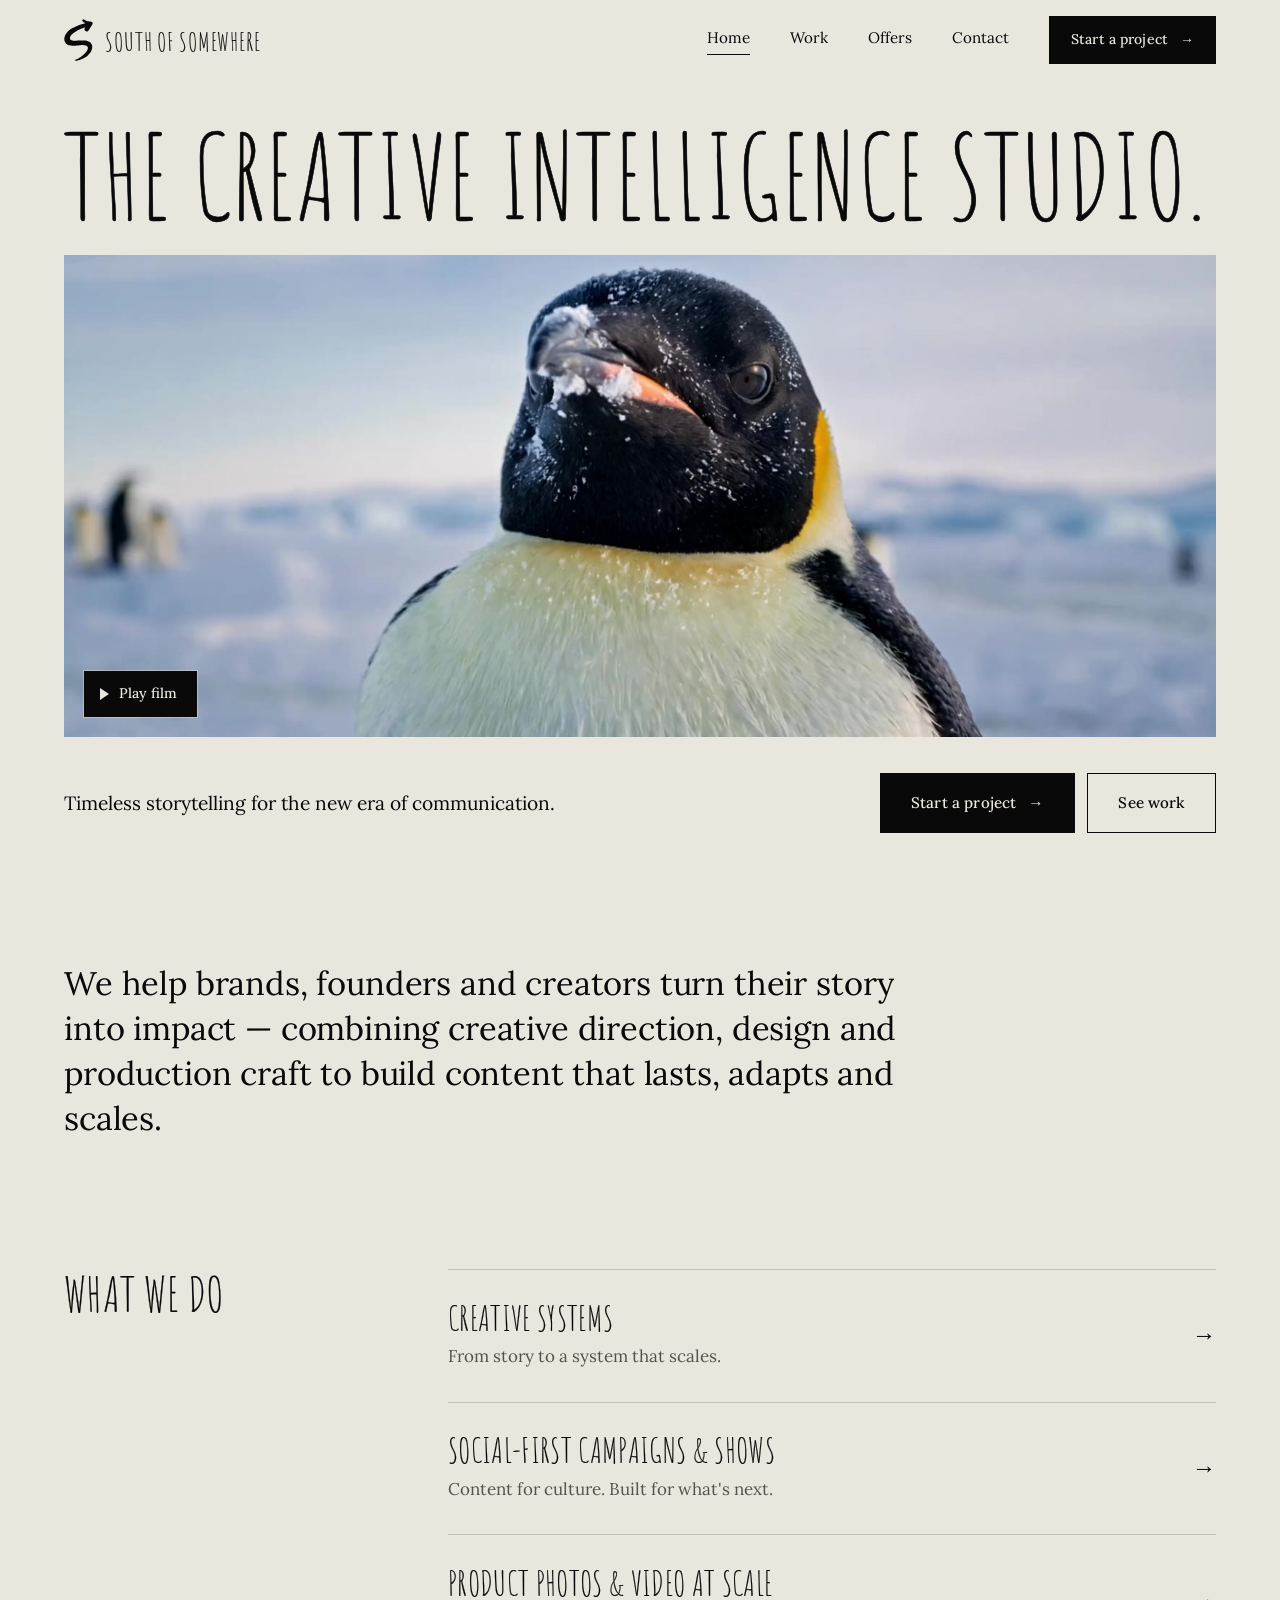
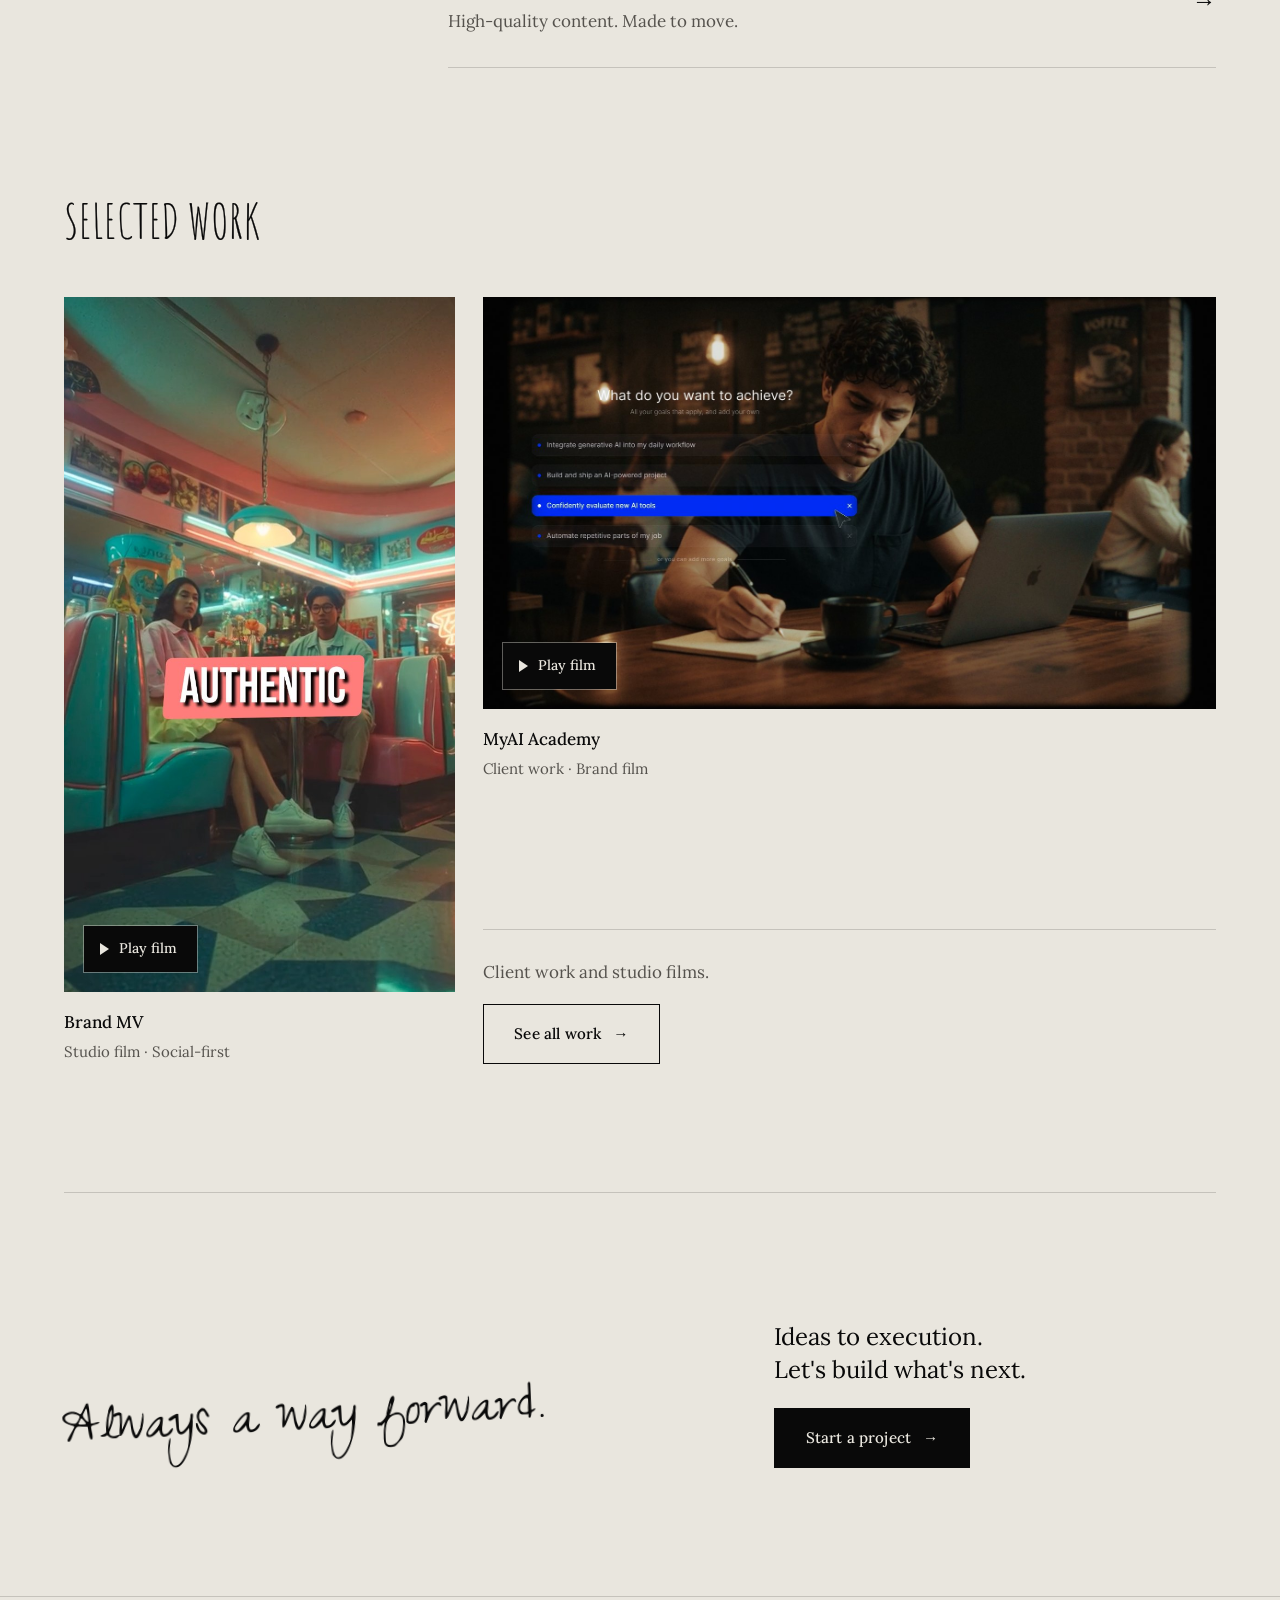
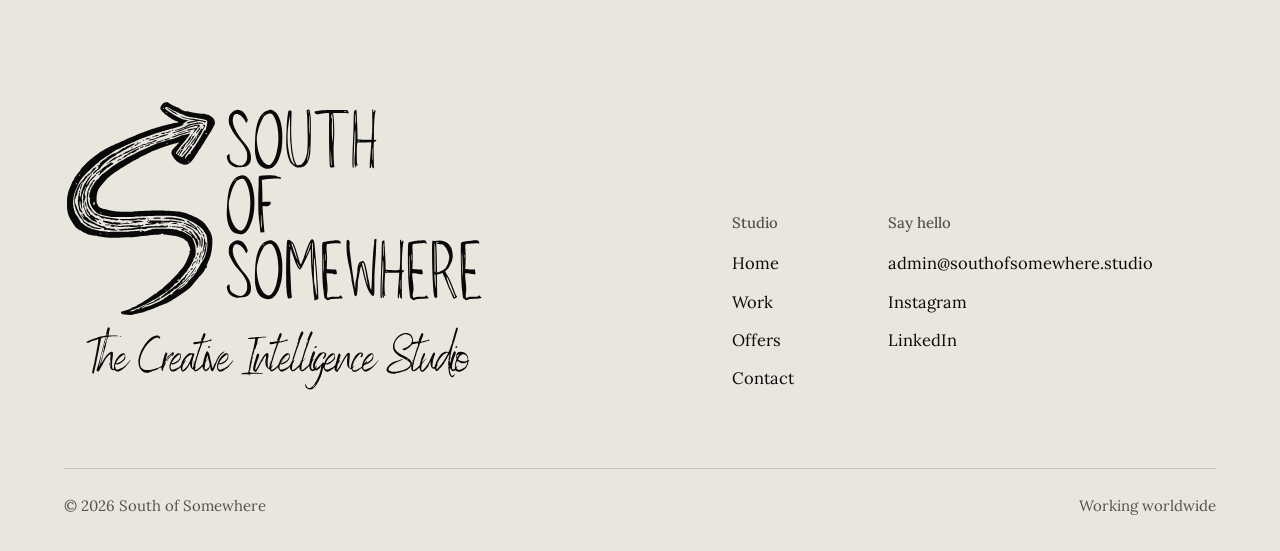
==== index.html @ 9ef0f0f2 "Add files via upload" ====
<!doctype html>
<html lang="en" class="no-js">
<head>
  <meta charset="utf-8">
  <meta name="viewport" content="width=device-width, initial-scale=1">
  <title>South of Somewhere — The Creative Intelligence Studio</title>
  <meta name="description" content="The Creative Intelligence Studio. Timeless storytelling for the new era of communication: creative systems, social-first campaigns and product content at scale.">
  <meta property="og:title" content="South of Somewhere — The Creative Intelligence Studio">
  <meta property="og:description" content="The Creative Intelligence Studio. Timeless storytelling for the new era of communication: creative systems, social-first campaigns and product content at scale.">
  <meta property="og:type" content="website">
  <meta property="og:image" content="https://southofsomewhere.studio/assets/img/og.png">
  <meta name="twitter:card" content="summary_large_image">
  <meta name="theme-color" content="#e9e6de">
  <link rel="icon" href="assets/img/favicon.svg" type="image/svg+xml">
  <link rel="preload" href="assets/fonts/amatic-sc.woff2" as="font" type="font/woff2" crossorigin>
  <link rel="preload" href="assets/fonts/lora-var.woff2" as="font" type="font/woff2" crossorigin>
  <link rel="stylesheet" href="assets/css/styles.css">
</head>
<body>
<a class="skip" href="#main">Skip to content</a>
<header class="site-header">
  <div class="wrap nav">
    <a class="brand" href="index.html" aria-label="South of Somewhere, home">
      <img src="assets/img/logo-mark.svg" alt="" width="30" height="42">
      <span>South of Somewhere</span>
    </a>
    <button class="nav-toggle" aria-label="Menu" aria-expanded="false" aria-controls="site-nav"><span></span></button>
    <nav class="nav-links" id="site-nav" aria-label="Main">
      <a class="ul" href="index.html" aria-current="page">Home</a>
      <a class="ul" href="work.html">Work</a>
      <a class="ul" href="offers.html">Offers</a>
      <a class="ul" href="contact.html">Contact</a>
      <a class="btn btn--sm" href="contact.html">Start a project <span class="arr">&rarr;</span></a>
    </nav>
  </div>
</header>

<main id="main">

  <section class="hero">
    <div class="wrap">
      <!-- One-line banner, then the film right below it. -->
      <div class="banner-wrap">
        <h1 class="display banner"><span>The Creative</span> <span>Intelligence</span> <span>Studio.</span></h1>
      </div>

      <!-- SHOWREEL: the film plays muted and loops; a click opens it full with sound. -->
      <div class="showreel">
        <button class="thumb" style="--ar:1600 / 670" data-video="assets/video/penguin.mp4" data-title="South of Somewhere — Studio film" data-ratio="1600 / 670" data-preview="" aria-label="Play the South of Somewhere film with sound">
          <video autoplay muted loop playsinline preload="metadata" poster="assets/img/hero-poster.jpg">
            <source src="assets/video/penguin.mp4" type="video/mp4">
          </video>
          <span class="play">Play film</span>
        </button>
      </div>

      <div class="hero-foot">
        <p>Timeless storytelling for the new era of communication.</p>
        <div class="hero-actions">
          <a class="btn" href="contact.html">Start a project <span class="arr">&rarr;</span></a>
          <a class="btn btn--ghost" href="work.html">See work</a>
        </div>
      </div>
    </div>
  </section>

  <section class="statement">
    <div class="wrap">
      <p>We help brands, founders and creators turn their story into impact — combining creative direction, design and production craft to build content that lasts, adapts and scales.</p>
    </div>
  </section>

  <section class="what" aria-labelledby="what-we-do">
    <div class="wrap what-grid">
      <h2 class="h2" id="what-we-do">What we do</h2>
      <div class="rows">
        <a class="row" href="offers.html#creative-systems">
          <h3 class="h2">Creative Systems</h3>
          <p>From story to a system that scales.</p>
          <span class="go" aria-hidden="true">&rarr;</span>
        </a>
        <a class="row" href="offers.html#social-first">
          <h3 class="h2">Social-first Campaigns &amp; Shows</h3>
          <p>Content for culture. Built for what's next.</p>
          <span class="go" aria-hidden="true">&rarr;</span>
        </a>
        <a class="row" href="offers.html#product-at-scale">
          <h3 class="h2">Product Photos &amp; Video at Scale</h3>
          <p>High-quality content. Made to move.</p>
          <span class="go" aria-hidden="true">&rarr;</span>
        </a>
      </div>
    </div>
  </section>

  <section class="work" aria-labelledby="selected-work">
    <div class="wrap">
      <div class="section-head">
        <h2 class="h2" id="selected-work">Selected work</h2>
      </div>
      <!-- One tall film beside a wide one; each keeps its own shape, nothing is cropped. -->
      <div class="work-layout">
        <div class="work-col">
          <div class="film film--tall"><button class="thumb" style="--ar:9 / 16" data-video="assets/video/brand-mv.mp4" data-title="Brand MV" data-ratio="9 / 16" data-preview="assets/video/brand-mv-loop.mp4" aria-label="Play Brand MV"><img src="assets/img/work-brand-mv.jpg" alt="Still from the vertical Brand MV" loading="lazy"><span class="play">Play film</span></button><div class="caption"><strong>Brand MV</strong><span>Studio film · Social-first</span></div></div>
        </div>
        <div class="work-col">
          <div class="film film--myai"><button class="thumb" style="--ar:16 / 9" data-video="assets/video/myai.mp4" data-title="MyAI Academy — Brand film" data-ratio="16 / 9" data-preview="assets/video/myai-loop.mp4" aria-label="Play MyAI Academy — Brand film"><img src="assets/img/work-myai.jpg" alt="A man at a café table choosing what he wants to achieve with AI" loading="lazy"><span class="play">Play film</span></button><div class="caption"><strong>MyAI Academy</strong><span>Client work · Brand film</span></div></div>
          <div class="more">
            <p>Client work and studio films.</p>
            <a class="btn btn--ghost" href="work.html">See all work <span class="arr">&rarr;</span></a>
          </div>
        </div>
      </div>
    </div>
  </section>

  <section class="closing" aria-label="Start a project">
    <div class="wrap closing-grid">
      <p class="script">Always a way forward.</p>
      <div class="closing-cta">
        <p>Ideas to execution.<br>Let's build what's next.</p>
        <a class="btn" href="contact.html">Start a project <span class="arr">&rarr;</span></a>
      </div>
    </div>
  </section>

</main>
<dialog class="modal" id="video-modal" aria-label="Video player">
  <button class="modal-close" aria-label="Close video">&times;</button>
  <div class="modal-stage"></div>
  <div class="modal-bar">
    <span><span class="modal-title"></span><span class="count"></span></span>
    <div class="modal-nav">
      <button class="prev" aria-label="Previous film">&larr;</button>
      <button class="next" aria-label="Next film">&rarr;</button>
    </div>
  </div>
</dialog>
<footer class="site-footer">
  <div class="wrap">
    <div class="footer-top">
      <img class="footer-logo" src="assets/img/logo-lockup.svg" alt="South of Somewhere — The Creative Intelligence Studio" width="420" height="292">
      <div class="footer-cols">
        <div>
          <h2>Studio</h2>
          <ul>
            <li><a class="ul" href="index.html">Home</a></li>
            <li><a class="ul" href="work.html">Work</a></li>
            <li><a class="ul" href="offers.html">Offers</a></li>
            <li><a class="ul" href="contact.html">Contact</a></li>
          </ul>
        </div>
        <div>
          <h2>Say hello</h2>
          <ul>
            <li><a class="ul" href="mailto:admin@southofsomewhere.studio">admin@southofsomewhere.studio</a></li>
            <li><a class="ul" href="https://www.instagram.com/southofsomewhere.studio/" target="_blank" rel="noopener">Instagram</a></li>
            <li><a class="ul" href="https://www.linkedin.com/company/south-of-somewhere-studio/" target="_blank" rel="noopener">LinkedIn</a></li>
          </ul>
        </div>
      </div>
    </div>
    <div class="footer-base">
      <span>&copy; <span data-year>2026</span> South of Somewhere</span>
      <span>Working worldwide</span>
    </div>
  </div>
</footer>
<script src="assets/js/main.js" defer></script>
</body>
</html>
---- assets/css/styles.css ----
/* ==========================================================================
   South of Somewhere — final pass
   One canvas (the logo's own #e9e6de), one ink, media shown at its true shape.
   ========================================================================== */

/* ---------- Fonts (self-hosted, open licence) ---------- */
@font-face { font-family: "Amatic SC"; src: url("../fonts/amatic-sc.woff2") format("woff2"); font-weight: 400; font-display: swap; }
@font-face { font-family: "Zeyada"; src: url("../fonts/zeyada.woff2") format("woff2"); font-weight: 400; font-display: swap; }
@font-face { font-family: "Lora"; src: url("../fonts/lora-var.woff2") format("woff2"); font-weight: 400 700; font-display: swap; }

/* BRAND FONTS — when you have web licences for Louisville II / Benedict:
   drop the .woff2 files into assets/fonts/ and uncomment these two blocks.
   The stacks in :root already list them first, so nothing else changes.

@font-face { font-family: "Louisville II"; src: url("../fonts/LouisvilleII.woff2") format("woff2"); font-display: swap; }
@font-face { font-family: "Benedict"; src: url("../fonts/Benedict.woff2") format("woff2"); font-display: swap; }
*/

:root {
  --bg: #e9e6de;            /* exactly the logo canvas */
  --ink: #090909;           /* logo + headlines */
  --text: #282727;          /* reading text */
  --muted: #55524d;         /* secondary text: solid, 6:1 on the canvas */
  --line: rgba(9, 9, 9, .16);
  --line-strong: rgba(9, 9, 9, .55);

  --display: "Louisville II", "Amatic SC", cursive;
  --script: "Benedict", "Zeyada", cursive;
  --sans: "Lora", Georgia, "Times New Roman", serif;

  --gutter: clamp(24px, 5vw, 72px);
  --wrap: 1320px;
  --header: 80px;
  --section: clamp(88px, 10vw, 152px);
  --ease: cubic-bezier(.2, .7, .2, 1);
}

/* ---------- Base ---------- */
*, *::before, *::after { box-sizing: border-box; }
html { -webkit-text-size-adjust: 100%; scroll-padding-top: calc(var(--header) + 72px); }
body {
  margin: 0; background: var(--bg); color: var(--text);
  font: 400 16.5px/1.7 var(--sans);
  -webkit-font-smoothing: antialiased; text-rendering: optimizeLegibility;
}
img, svg, video { display: block; max-width: 100%; }
h1, h2, h3, p, ul, figure { margin: 0; }
ul { padding: 0; list-style: none; }
a { color: inherit; text-decoration: none; }
button { font: inherit; color: inherit; background: none; border: 0; padding: 0; cursor: pointer; text-align: left; }
[hidden] { display: none !important; }
::selection { background: var(--ink); color: var(--bg); }
:focus-visible { outline: 2px solid var(--ink); outline-offset: 4px; }

.wrap { width: min(var(--wrap), 100% - (var(--gutter) * 2)); margin-inline: auto; }
.skip { position: absolute; left: -999px; top: 8px; z-index: 1000; background: var(--ink); color: var(--bg); padding: 10px 16px; }
.skip:focus { left: 8px; }

/* ---------- Type ---------- */
.display, .h1, .h2, .h3 {
  font-family: var(--display); font-weight: 400; text-transform: uppercase;
  color: var(--ink); letter-spacing: .01em; -webkit-text-stroke: .005em currentColor;
}
.h1 { font-size: clamp(2.8rem, 5.9vw, 5.6rem); line-height: 1.04; }
.h2 { font-size: clamp(2.2rem, 3.75vw, 3.6rem); line-height: 1.04; }
.h3 { font-size: clamp(1.56rem, 2.03vw, 1.95rem); line-height: 1.05; }
.script { font-family: var(--script); font-weight: 400; color: var(--ink); line-height: 1.1; font-size: clamp(2.6rem, 4.6vw, 4.4rem); }
.script--sm { font-size: clamp(1.7rem, 2.1vw, 2rem); }
.lead { font-size: clamp(1.25rem, 1.7vw, 1.45rem); line-height: 1.55; color: var(--ink); max-width: 34em; }
.meta { font-size: .9375rem; line-height: 1.55; color: var(--muted); }

/* ---------- Buttons & links ---------- */
.btn {
  display: inline-flex; align-items: center; gap: 12px;
  padding: 1rem 1.9rem; background: var(--ink); color: var(--bg);
  border: 1px solid var(--ink); font-size: .95rem; font-weight: 500; letter-spacing: .01em;
  transition: background .25s, color .25s;
}
.btn .arr { transition: transform .3s var(--ease); }
.btn:hover .arr { transform: translateX(5px); }
.btn:hover { background: #2b2a28; }
.btn--ghost { background: transparent; color: var(--ink); }
.btn--ghost:hover { background: var(--ink); color: var(--bg); }
.btn--sm { padding: .7rem 1.3rem; font-size: .875rem; }

.ul {
  background-image: linear-gradient(currentColor, currentColor);
  background-repeat: no-repeat; background-position: 0 100%; background-size: 0% 1px;
  padding-bottom: 4px; transition: background-size .4s var(--ease);
}
.ul:hover, .ul[aria-current="page"] { background-size: 100% 1px; }
.link { display: inline-flex; gap: 10px; align-items: baseline; font-weight: 500; font-size: 1rem; color: var(--ink); }

/* ---------- Header ---------- */
.site-header { position: fixed; inset: 0 0 auto 0; z-index: 800; height: var(--header); background: var(--bg); box-shadow: 0 1px 0 transparent; transition: box-shadow .3s; }
.site-header.is-scrolled { box-shadow: 0 1px 0 var(--line); }
.nav { height: 100%; display: flex; align-items: center; justify-content: space-between; gap: 32px; }
.brand { display: inline-flex; align-items: center; gap: 12px; color: var(--ink); }
.brand img { height: 42px; width: auto; }
.brand span { font-family: var(--display); font-size: 1.6rem; line-height: 1; letter-spacing: .03em; text-transform: uppercase; -webkit-text-stroke: .005em currentColor; padding-top: 4px; }
.nav-links { display: flex; align-items: center; gap: 40px; }
.nav-links a:not(.btn) { font-size: .95rem; color: var(--ink); }
.nav-toggle { display: none; width: 44px; height: 44px; align-items: center; justify-content: center; }
.nav-toggle span, .nav-toggle span::before, .nav-toggle span::after { display: block; width: 22px; height: 1.5px; background: var(--ink); content: ""; position: relative; transition: transform .25s, background .25s; }
.nav-toggle span::before { position: absolute; top: -7px; }
.nav-toggle span::after { position: absolute; top: 7px; }
.nav-toggle[aria-expanded="true"] span { background: transparent; }
.nav-toggle[aria-expanded="true"] span::before { transform: translateY(7px) rotate(45deg); }
.nav-toggle[aria-expanded="true"] span::after { transform: translateY(-7px) rotate(-45deg); }
main { padding-top: var(--header); }

/* ---------- Film thumbnails (used everywhere) ----------
   Every thumb takes its true shape from --ar, so nothing is ever cropped. */
.thumb { position: relative; display: block; width: 100%; aspect-ratio: var(--ar, 16 / 9); overflow: hidden; background: var(--bg); cursor: pointer; }
.thumb > img, .thumb > video { position: absolute; inset: 0; width: 100%; height: 100%; object-fit: cover; }
.thumb > img { transition: transform 1s var(--ease); }
.thumb:hover > img { transform: scale(1.025); }
.thumb > video.preview { opacity: 0; transition: opacity .35s; }
.thumb.is-previewing > video.preview { opacity: 1; }
.play {
  position: absolute; left: 20px; bottom: 20px; z-index: 2;
  display: inline-flex; align-items: center; gap: 10px; padding: 11px 20px 11px 16px;
  background: var(--ink); color: var(--bg); font-size: .875rem; font-weight: 500;
  box-shadow: 0 0 0 1px rgba(233, 230, 222, .4);   /* reads on dark and light footage alike */
  transition: transform .3s var(--ease);
}
.play::before { content: ""; border-left: 9px solid var(--bg); border-top: 6px solid transparent; border-bottom: 6px solid transparent; }
.thumb:hover .play { transform: translateY(-2px); }
.caption { padding-top: 16px; display: grid; gap: 2px; }
.caption strong { font-weight: 500; color: var(--ink); font-size: 1.0625rem; }
.caption span { font-size: .9375rem; color: var(--muted); }

/* Balanced work layout: one tall film beside a stack of wide ones (used on Home and Work) */
.work-layout { display: grid; grid-template-columns: minmax(0, .8fr) minmax(0, 1.5fr); gap: clamp(20px, 2.2vw, 28px); align-items: stretch; }
.work-col { display: flex; flex-direction: column; gap: clamp(40px, 4.5vw, 64px); min-width: 0; }
.work-col > .tile, .work-col > .more { margin-top: auto; }

/* ---------- Home ---------- */
.hero { padding: clamp(24px, 3vw, 40px) 0 0; }
/* The headline is a single-line banner that always spans the full width; the film sits right below it. */
.banner-wrap { container-type: inline-size; }
.banner { display: block; font-size: 9vw; font-size: 10.05cqw; line-height: 1; white-space: nowrap; }
.showreel { margin-top: clamp(12px, 1.6vw, 22px); --ar: 1600 / 670; }
.showreel .thumb > img { transition: none; }
.showreel .thumb:hover > img { transform: none; }
.hero-foot { display: flex; justify-content: space-between; align-items: center; gap: 32px; flex-wrap: wrap; padding-top: clamp(24px, 3vw, 36px); }
.hero-foot p { font-size: 1.2rem; line-height: 1.5; color: var(--ink); max-width: 30em; }
.hero-actions { display: flex; flex-wrap: wrap; gap: 12px; }

.statement { padding: var(--section) 0; }
.statement p { font-size: clamp(1.5rem, 2.55vw, 2.3rem); line-height: 1.38; letter-spacing: -.005em; color: var(--ink); max-width: 27em; }

.section-head .link { white-space: nowrap; }
.section-head { display: flex; justify-content: space-between; align-items: end; gap: 24px; margin-bottom: clamp(28px, 4vw, 52px); }

.what { padding-bottom: var(--section); }
.what-grid { display: grid; grid-template-columns: .8fr 2fr; gap: clamp(32px, 6vw, 96px); align-items: start; }
.rows { border-top: 1px solid var(--line); }
.row { display: grid; grid-template-columns: 1fr auto; align-items: center; gap: 6px 24px; padding: clamp(22px, 2.4vw, 32px) 0; border-bottom: 1px solid var(--line); }
.row .h2 { font-size: clamp(1.72rem, 2.65vw, 2.57rem); transition: transform .5s var(--ease); }
.row p { grid-column: 1; color: var(--muted); font-size: 1.0625rem; }
.row .go { grid-row: 1 / span 2; grid-column: 2; font-size: 1.5rem; color: var(--ink); transition: transform .4s var(--ease); }
.row:hover .h2 { transform: translateX(12px); }
.row:hover .go { transform: translateX(6px); }

.work { padding-bottom: var(--section); }

.closing { padding: 0 0 var(--section); }
.closing-grid { display: grid; grid-template-columns: 1.2fr .8fr; align-items: end; gap: 48px; padding-top: var(--section); border-top: 1px solid var(--line); }
.closing .script { transform: rotate(-3deg); transform-origin: left bottom; }
.closing-cta { display: grid; gap: 22px; justify-items: start; }
.closing-cta p { font-size: 1.5rem; line-height: 1.35; color: var(--ink); }

/* ---------- Inner pages ---------- */
.page-head { padding: clamp(40px, 6vw, 88px) 0 clamp(36px, 4.5vw, 64px); }
.page-head .script { margin-bottom: 26px; }
.page-head .h1 { max-width: none; }
.page-head .lead { margin-top: clamp(24px, 3vw, 40px); }

/* Work */
.work-page { padding-bottom: var(--section); }
.tile { display: grid; gap: 22px; justify-items: start; padding-top: 28px; border-top: 1px solid var(--line); }
.more { display: grid; gap: 18px; justify-items: start; padding-top: 28px; border-top: 1px solid var(--line); }
.more p { color: var(--muted); font-size: 1.0625rem; }
.tile p:not(.script) { font-size: 1.5rem; line-height: 1.35; color: var(--ink); }
.work-page .caption { grid-template-columns: 1fr auto; gap: 4px 24px; align-items: baseline; }
.work-page .caption span, .work-page .caption p { grid-column: 1 / -1; }
.work-page .caption p { color: var(--muted); font-size: 1.0625rem; max-width: 40em; margin-top: 4px; }
.work-page .caption .h3 { grid-column: 1; }
.work-page .caption .link { grid-column: 2; grid-row: 1; }

/* Offers */
.subnav { position: sticky; top: var(--header); z-index: 600; background: var(--bg); border-top: 1px solid var(--line); border-bottom: 1px solid var(--line); }
.subnav .wrap { display: flex; gap: clamp(20px, 4vw, 56px); overflow-x: auto; scrollbar-width: none; }
.subnav a { padding: 16px 0 13px; font-size: .95rem; color: var(--muted); white-space: nowrap; border-bottom: 2px solid transparent; transition: color .2s; }
.subnav a:hover { color: var(--ink); }
.subnav a.is-active { color: var(--ink); border-bottom-color: var(--ink); }
.offer { display: grid; grid-template-columns: 1fr 1fr; gap: clamp(32px, 7vw, 112px); align-items: center; padding: clamp(64px, 8vw, 112px) 0; border-bottom: 1px solid var(--line); scroll-margin-top: calc(var(--header) + 56px); }
.offer:last-of-type { border-bottom: 0; }
.offer .h2 { margin-bottom: 22px; }
.ticks { margin: 28px 0 36px; display: grid; gap: 12px; }
.ticks li { position: relative; padding-left: 26px; color: var(--ink); }
.ticks li::before { content: ""; position: absolute; left: 2px; top: .72em; width: 7px; height: 7px; background: var(--ink); transform: rotate(45deg); }
.offer-actions { display: flex; flex-wrap: wrap; gap: 12px 28px; align-items: center; }
.offer-art { display: block; }
.offer:nth-of-type(even) .offer-copy { order: 2; }
.offer-art--tall { width: min(100%, 340px); justify-self: end; }
.offer:nth-of-type(even) .offer-art--tall { justify-self: start; }

/* Contact */
.contact { display: grid; grid-template-columns: .82fr 1.18fr; gap: clamp(40px, 8vw, 140px); padding: clamp(40px, 6vw, 88px) 0 var(--section); align-items: start; }
.contact-side { position: sticky; top: calc(var(--header) + 40px); }
.contact-side .script--sm { margin-bottom: 26px; }
.contact-side .h1 { font-size: clamp(2.8rem, 5.15vw, 4.84rem); }
.contact-side .lead { margin-top: 28px; }
.direct { margin-top: 44px; display: grid; gap: 10px; padding-top: 24px; border-top: 1px solid var(--line); }
.direct a { color: var(--ink); font-weight: 500; justify-self: start; }
.contact-side .script { margin-top: 48px; transform: rotate(-3deg); transform-origin: left; }

.fieldset { border: 0; padding: 0; margin: 0 0 40px; min-width: 0; }
.legend { display: block; padding: 0; margin-bottom: 14px; font-weight: 500; color: var(--ink); font-size: 1rem; }
.opt { font-weight: 400; color: var(--muted); }
.form-grid { display: grid; grid-template-columns: 1fr 1fr; gap: 32px 28px; margin-bottom: 40px; }
.field { display: grid; gap: 4px; }
.field.full { grid-column: 1 / -1; }
.field label { font-weight: 500; color: var(--ink); font-size: 1rem; }
.field input, .field textarea {
  width: 100%; padding: 12px 0; font: inherit; color: var(--ink);
  background: transparent; border: 0; border-bottom: 1px solid var(--line-strong); border-radius: 0;
  transition: box-shadow .25s;
}
.field textarea { min-height: 150px; resize: vertical; line-height: 1.6; padding-top: 10px; }
.field input::placeholder, .field textarea::placeholder { color: #77746d; }
.field input:focus, .field textarea:focus { outline: none; box-shadow: 0 1px 0 var(--ink); border-bottom-color: var(--ink); }
.field input:user-invalid, .field textarea:user-invalid { border-bottom-color: #8c2f1f; }
.hint { font-size: .9375rem; color: var(--muted); min-height: 1.6em; }

.choices { display: grid; gap: 10px; }
.choice { position: relative; display: grid; grid-template-columns: 1fr auto; align-items: center; gap: 4px 16px; padding: 18px 22px; border: 1px solid var(--line); cursor: pointer; transition: border-color .2s; }
.choice input { position: absolute; opacity: 0; inset: 0; cursor: pointer; }
.choice b { font-weight: 500; color: var(--ink); font-size: 1.0625rem; }
.choice small { grid-column: 1; font-size: .9375rem; color: var(--muted); }
.choice .tick { grid-row: 1 / span 2; grid-column: 2; width: 22px; height: 22px; border: 1px solid var(--line-strong); border-radius: 50%; display: grid; place-items: center; transition: background .2s, border-color .2s; }
.choice .tick::after { content: ""; width: 8px; height: 8px; background: var(--bg); border-radius: 50%; transform: scale(0); transition: transform .25s var(--ease); }
.choice:hover { border-color: var(--line-strong); }
.choice:has(input:checked) { border-color: var(--ink); box-shadow: inset 0 0 0 1px var(--ink); }
.choice:has(input:checked) .tick { background: var(--ink); border-color: var(--ink); }
.choice:has(input:checked) .tick::after { transform: scale(1); }
.choice:has(input:focus-visible) { outline: 2px solid var(--ink); outline-offset: 3px; }

.chips { display: flex; flex-wrap: wrap; gap: 10px; }
.chip { position: relative; }
.chip input { position: absolute; opacity: 0; inset: 0; cursor: pointer; }
.chip span { display: inline-block; padding: 9px 18px; border: 1px solid var(--line); font-size: .9375rem; color: var(--ink); transition: background .2s, color .2s, border-color .2s; }
.chip:hover span { border-color: var(--line-strong); }
.chip input:checked + span { background: var(--ink); color: var(--bg); border-color: var(--ink); }
.chip input:focus-visible + span { outline: 2px solid var(--ink); outline-offset: 3px; }

.trap { position: absolute; left: -9999px; height: 0; overflow: hidden; }
.form-actions { display: flex; align-items: center; gap: 24px; flex-wrap: wrap; }
.btn[disabled] { opacity: .55; cursor: progress; }
.form-status { font-size: 1rem; color: var(--ink); min-height: 1.6em; margin-top: 18px; }
.form-status.is-error { color: #8c2f1f; }

/* ---------- Lightbox ---------- */
.modal { --mw: min(1100px, 92vw); width: var(--mw); max-width: 100vw; padding: 0; border: 0; background: transparent; color: var(--bg); overflow: visible; }
.modal::backdrop { background: rgba(9, 9, 9, .9); }
.modal-stage { aspect-ratio: var(--ar, 16 / 9); background: #000; display: grid; place-items: center; }
.modal-stage iframe, .modal-stage video { width: 100%; height: 100%; border: 0; background: #000; }
.modal-msg { text-align: center; padding: 24px; max-width: 30rem; color: #cfcbc1; }
.modal-bar { display: flex; align-items: center; justify-content: space-between; gap: 16px; padding-top: 16px; font-size: .95rem; color: var(--bg); }
.modal-bar .count { color: #aaa69d; margin-left: 8px; }
.modal-nav { display: flex; gap: 8px; }
.modal-nav button, .modal-close { width: 44px; height: 44px; border: 1px solid rgba(233, 230, 222, .5); border-radius: 50%; color: var(--bg); font-size: 1.1rem; line-height: 1; display: grid; place-items: center; text-align: center; transition: background .2s, color .2s; }
.modal-nav button:hover, .modal-close:hover { background: var(--bg); color: var(--ink); }
.modal-close { position: absolute; top: -56px; right: 0; }

/* ---------- Footer ---------- */
.site-footer { border-top: 1px solid var(--line); padding: clamp(64px, 8vw, 112px) 0 32px; background: var(--bg); }
.footer-top { display: grid; grid-template-columns: 1.1fr .9fr; gap: clamp(40px, 6vw, 96px); align-items: end; }
.footer-logo { width: min(100%, 420px); height: auto; }
.footer-cols { display: grid; grid-template-columns: .55fr 1.45fr; gap: 32px; }
.footer-cols h2 { font-size: .9375rem; font-weight: 500; color: var(--muted); margin-bottom: 14px; }
.footer-cols ul { display: grid; gap: 10px; }
.footer-cols a { color: var(--ink); white-space: nowrap; }
.footer-base { display: flex; justify-content: space-between; gap: 16px; flex-wrap: wrap; margin-top: clamp(48px, 6vw, 88px); padding-top: 24px; border-top: 1px solid var(--line); font-size: .9375rem; color: var(--muted); }

/* ---------- Motion: one calm entrance, then stillness ---------- */
@media (prefers-reduced-motion: no-preference) {
  .banner { animation: rise .9s var(--ease) both; }
  .showreel { animation: rise 1s var(--ease) .2s both; }
  .hero-foot { animation: rise .9s var(--ease) .35s both; }
}
@keyframes rise { from { opacity: 0; transform: translateY(18px); } to { opacity: 1; transform: none; } }

/* ---------- Responsive ---------- */
@media (max-width: 560px) {
  .banner { white-space: normal; font-size: 22vw; font-size: 26cqw; }
  .banner span { display: block; }
}

@media (max-width: 900px) {
  :root { --header: 72px; }
  .nav-toggle { display: inline-flex; }
  .nav-links { position: fixed; top: var(--header); left: 0; right: 0; flex-direction: column; align-items: flex-start; gap: 4px; padding: 16px var(--gutter) 28px; background: var(--bg); box-shadow: 0 1px 0 var(--line); display: none; }
  .nav-links.is-open { display: flex; }
  .nav-links a:not(.btn) { padding: 12px 0; font-size: 1.25rem; }
  .nav-links .btn { margin-top: 12px; }
  .brand span { font-size: 1.4rem; }

  .what-grid { grid-template-columns: 1fr; }
  .work-layout { display: flex; flex-direction: column; gap: 44px; }
  .work-col { display: contents; }
  .work-layout .film--myai { order: 1; }
  .work-layout .film--velocity { order: 2; }
  .work-layout .film--tall { order: 3; max-width: 300px; }
  .work-layout .tile, .work-layout .more { order: 4; margin-top: 0; }
  .closing-grid { grid-template-columns: 1fr; }
  .work-page .caption { grid-template-columns: 1fr; }
  .work-page .caption .link { grid-column: 1; grid-row: auto; }
  .offer { grid-template-columns: 1fr; }
  .offer:nth-of-type(even) .offer-copy { order: 0; }
  .offer-art--tall, .offer:nth-of-type(even) .offer-art--tall { justify-self: start; }
  .contact { grid-template-columns: 1fr; }
  .contact-side { position: static; }
  .form-grid { grid-template-columns: 1fr; }
  .footer-top { grid-template-columns: 1fr; }
  .footer-logo { width: min(100%, 300px); }
  .footer-cols { grid-template-columns: 1fr; }
  .footer-cols a { white-space: normal; overflow-wrap: anywhere; }
  .modal-close { top: -52px; }
}

@media (prefers-reduced-motion: reduce) {
  html { scroll-behavior: auto; }
}
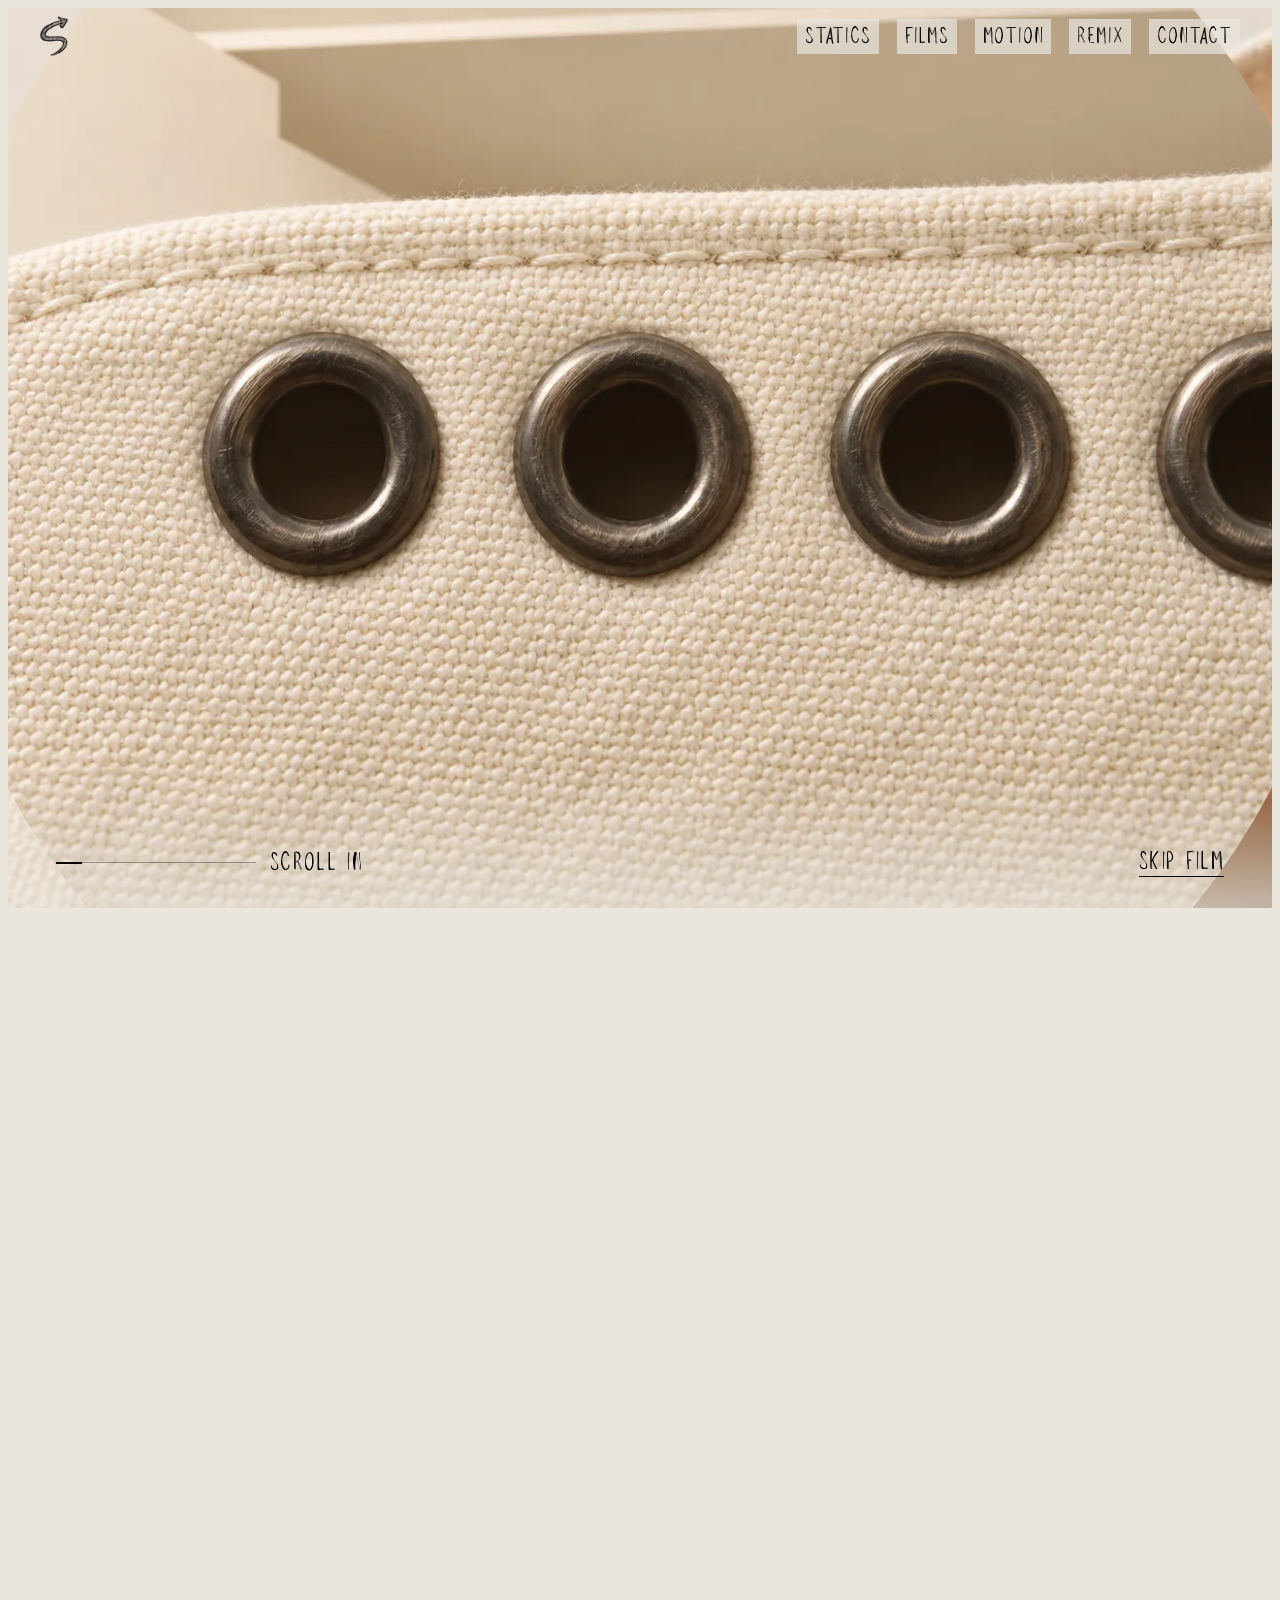
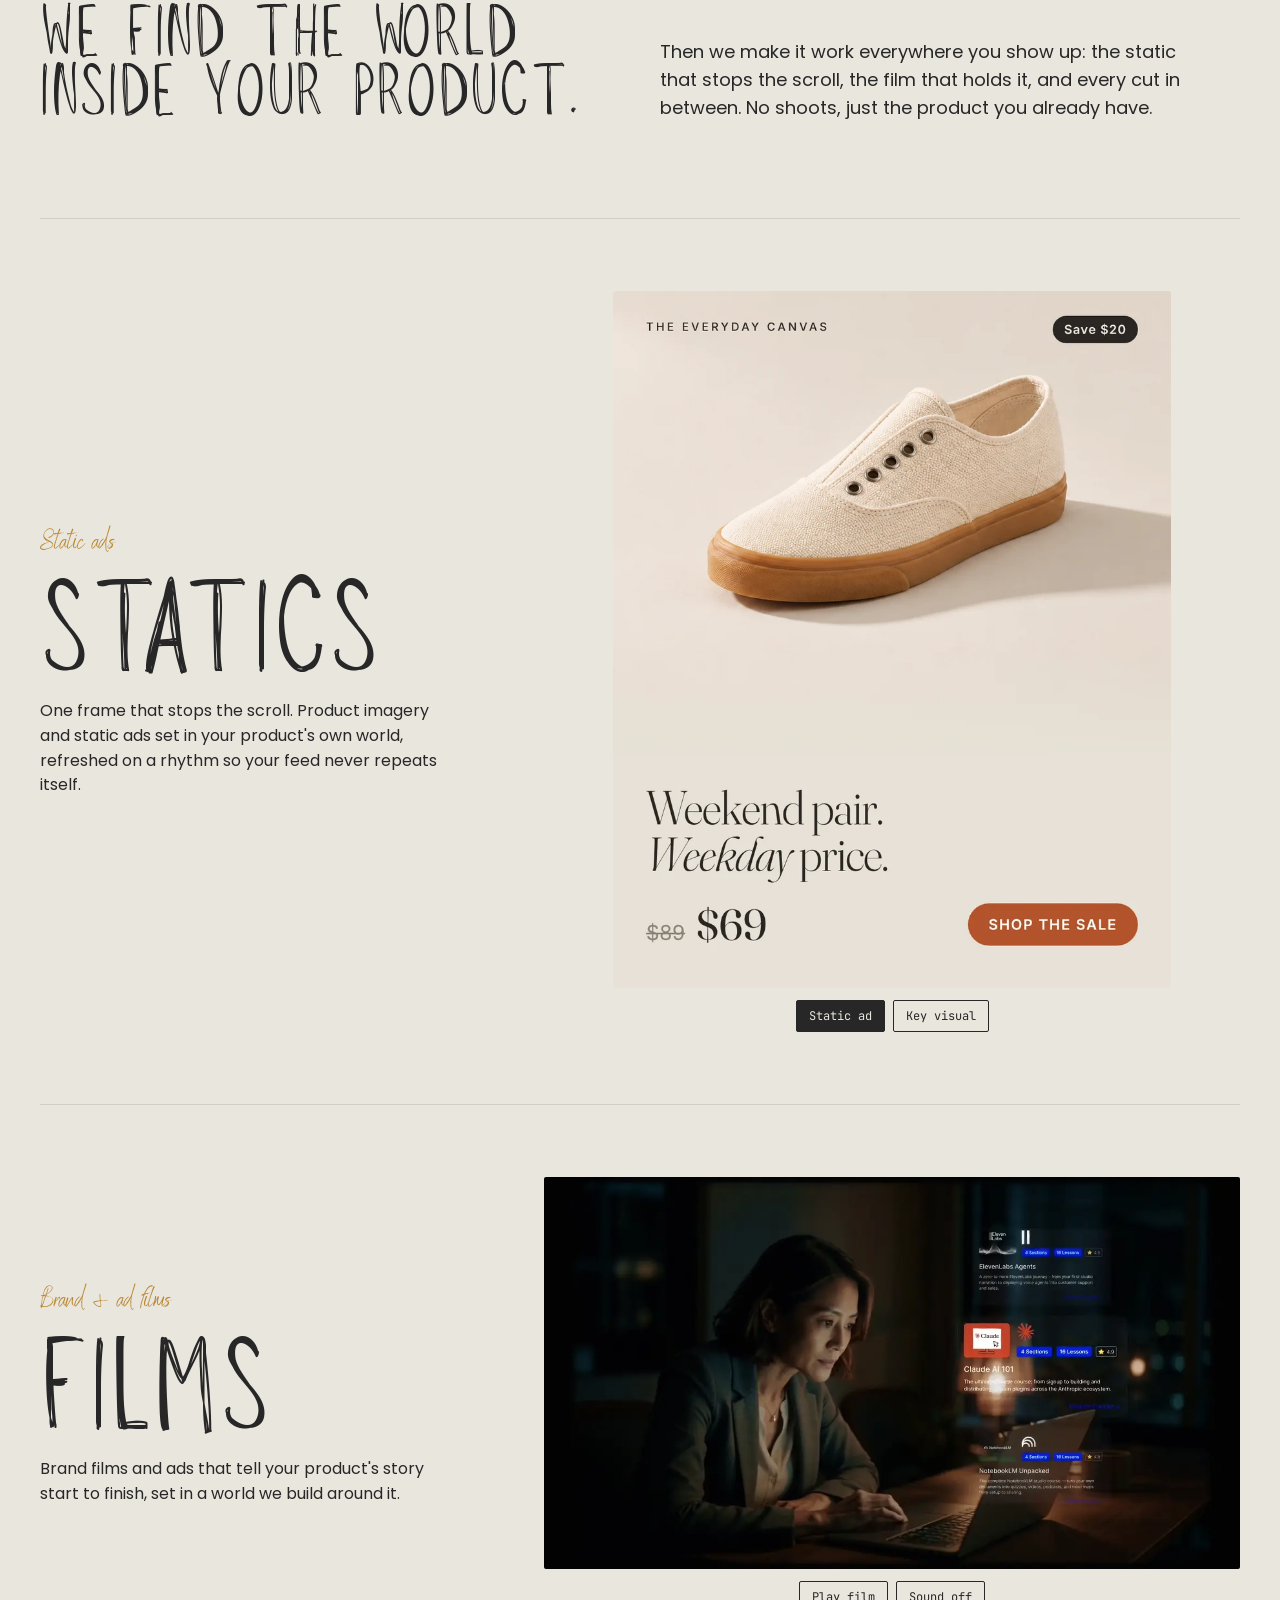
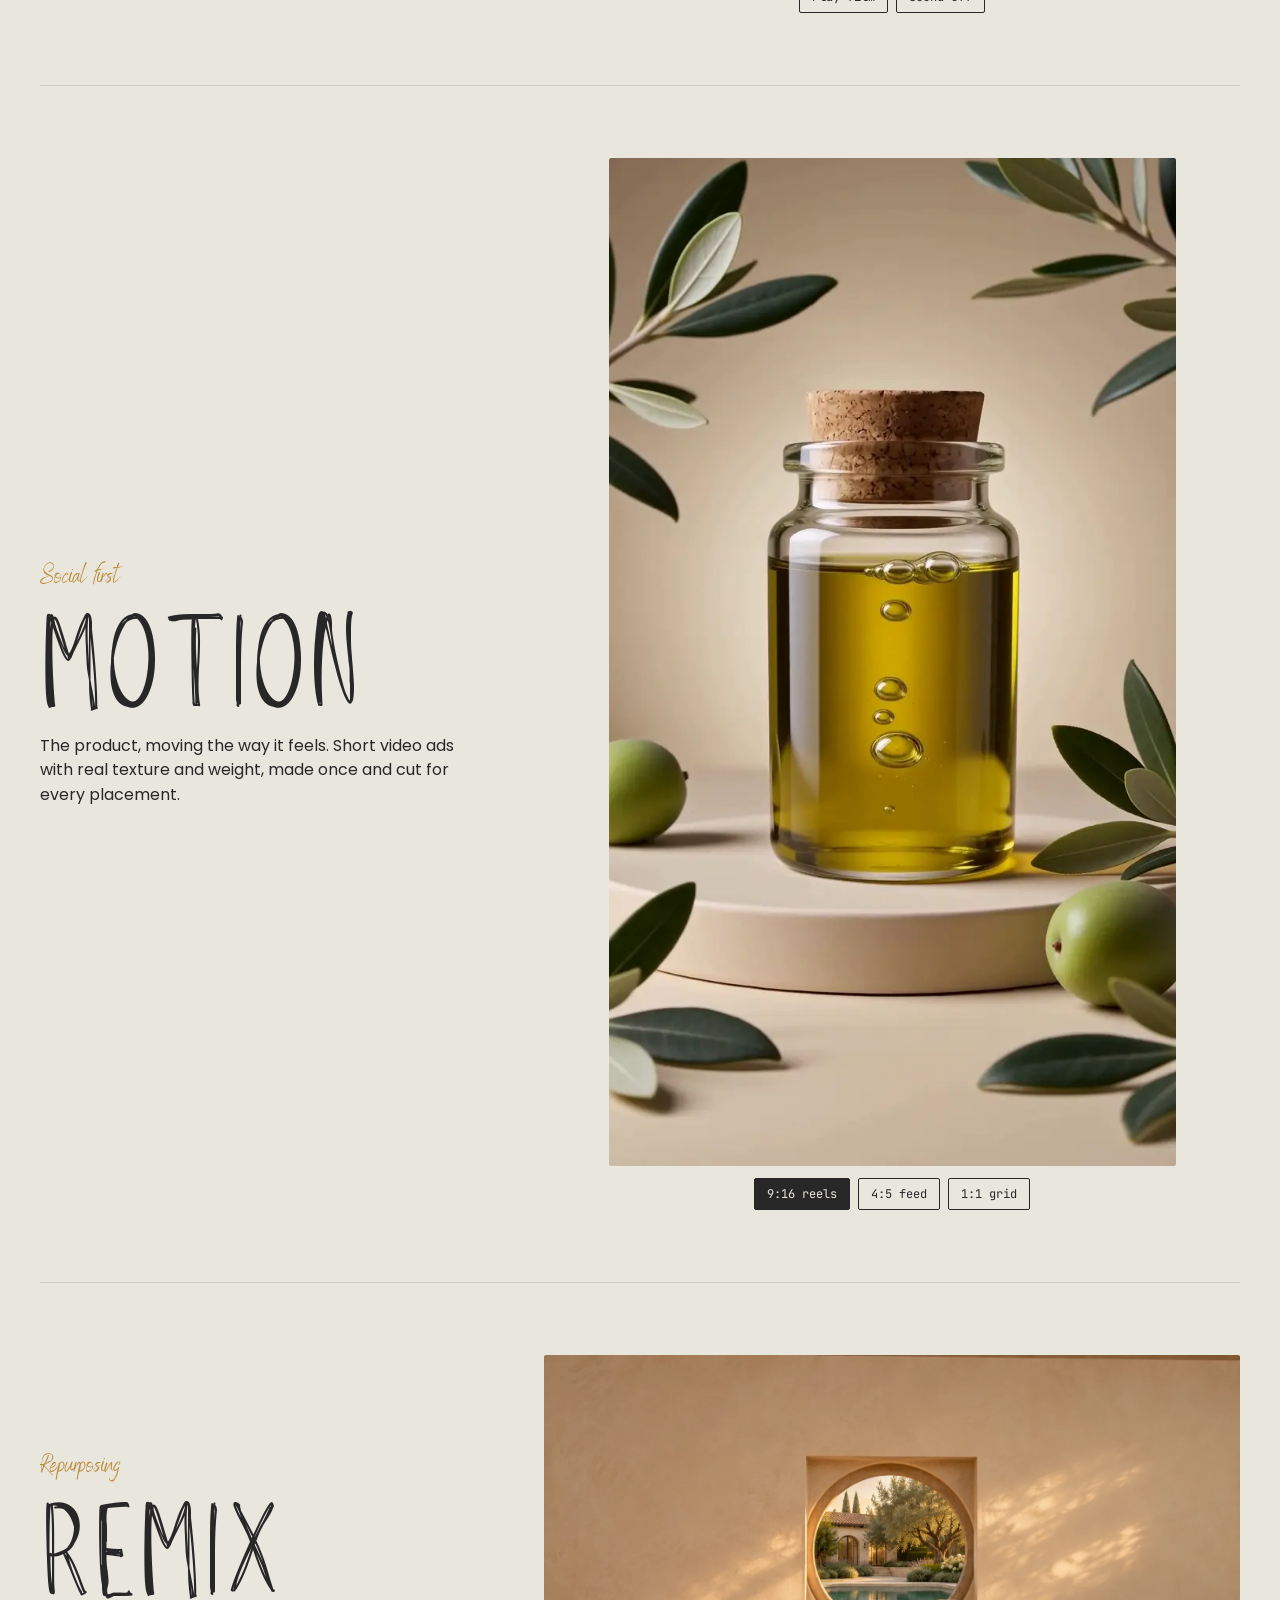
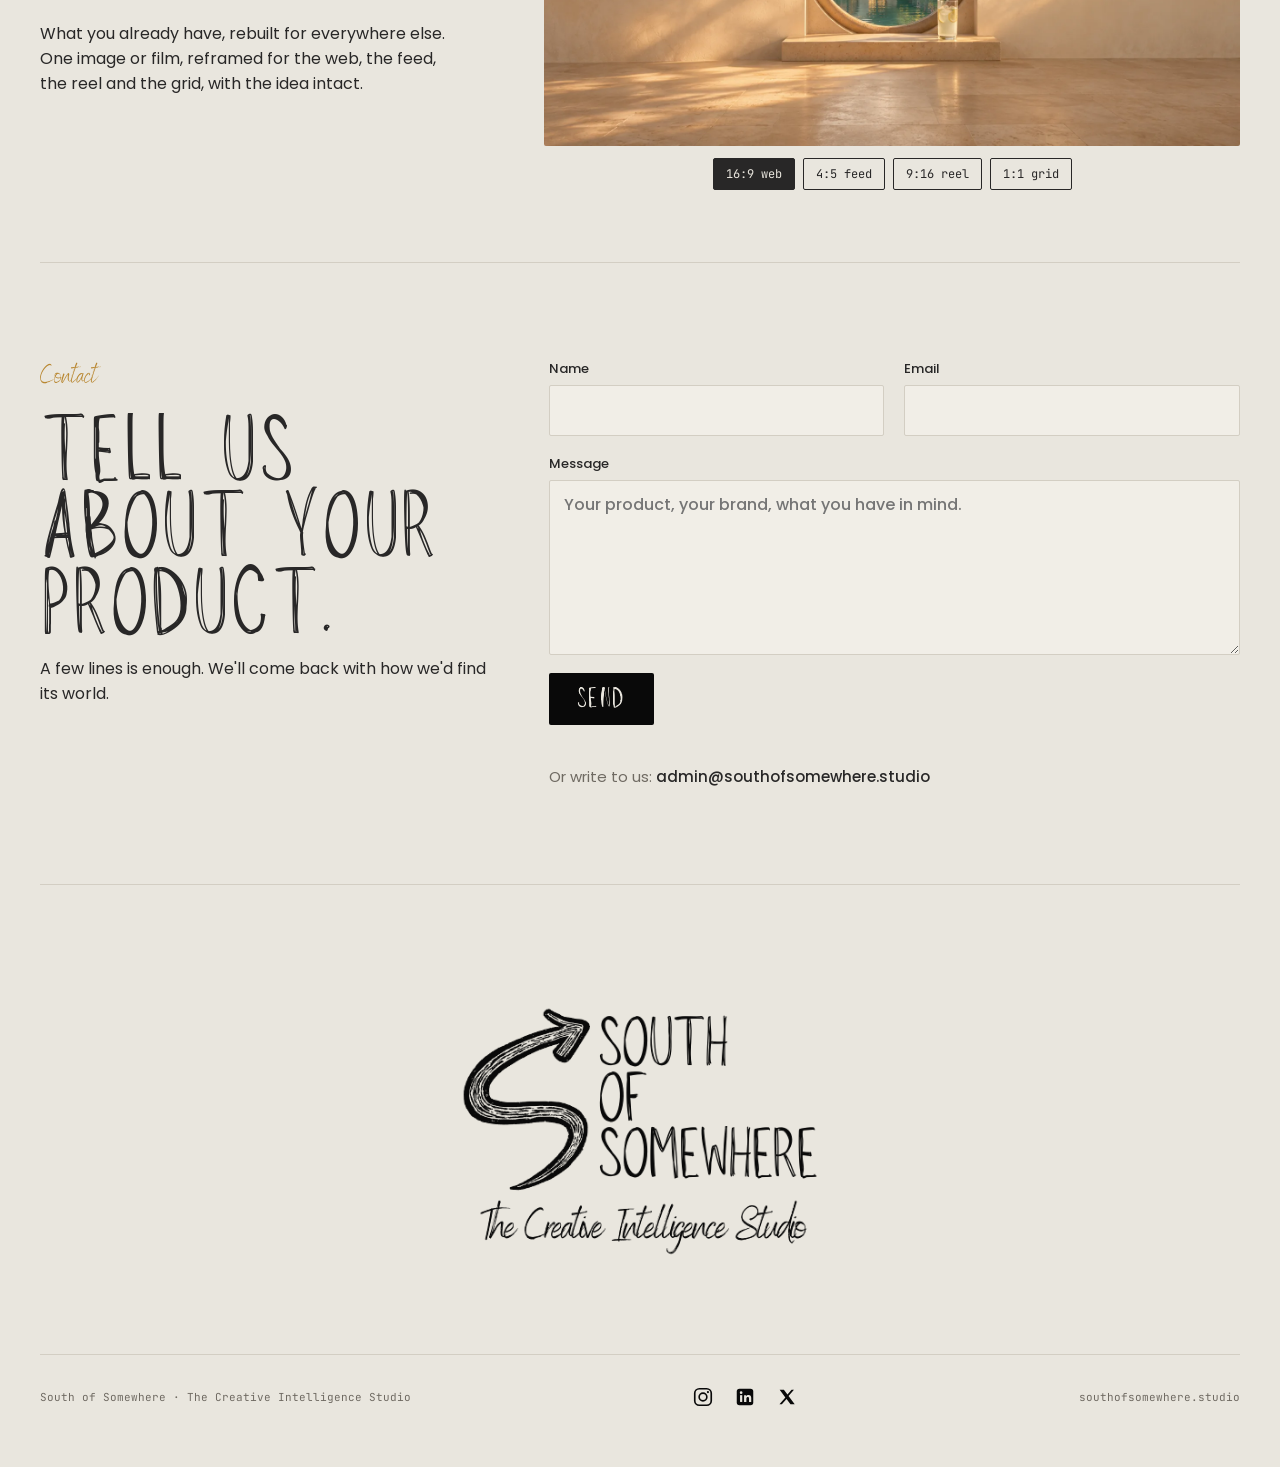
==== commit 97601cfc: "Replace the site with South of Somewhere v1 final. Swap the multi-page site and Hostinger archive fo" ====
--- a/index.html
+++ b/index.html
@@ -1,171 +1,254 @@
-<!doctype html>
-<html lang="en" class="no-js">
-<head>
-  <meta charset="utf-8">
-  <meta name="viewport" content="width=device-width, initial-scale=1">
-  <title>South of Somewhere — The Creative Intelligence Studio</title>
-  <meta name="description" content="The Creative Intelligence Studio. Timeless storytelling for the new era of communication: creative systems, social-first campaigns and product content at scale.">
-  <meta property="og:title" content="South of Somewhere — The Creative Intelligence Studio">
-  <meta property="og:description" content="The Creative Intelligence Studio. Timeless storytelling for the new era of communication: creative systems, social-first campaigns and product content at scale.">
-  <meta property="og:type" content="website">
-  <meta property="og:image" content="https://southofsomewhere.studio/assets/img/og.png">
-  <meta name="twitter:card" content="summary_large_image">
-  <meta name="theme-color" content="#e9e6de">
-  <link rel="icon" href="assets/img/favicon.svg" type="image/svg+xml">
-  <link rel="preload" href="assets/fonts/amatic-sc.woff2" as="font" type="font/woff2" crossorigin>
-  <link rel="preload" href="assets/fonts/lora-var.woff2" as="font" type="font/woff2" crossorigin>
-  <link rel="stylesheet" href="assets/css/styles.css">
-</head>
-<body>
-<a class="skip" href="#main">Skip to content</a>
-<header class="site-header">
-  <div class="wrap nav">
-    <a class="brand" href="index.html" aria-label="South of Somewhere, home">
-      <img src="assets/img/logo-mark.svg" alt="" width="30" height="42">
-      <span>South of Somewhere</span>
-    </a>
-    <button class="nav-toggle" aria-label="Menu" aria-expanded="false" aria-controls="site-nav"><span></span></button>
-    <nav class="nav-links" id="site-nav" aria-label="Main">
-      <a class="ul" href="index.html" aria-current="page">Home</a>
-      <a class="ul" href="work.html">Work</a>
-      <a class="ul" href="offers.html">Offers</a>
-      <a class="ul" href="contact.html">Contact</a>
-      <a class="btn btn--sm" href="contact.html">Start a project <span class="arr">&rarr;</span></a>
-    </nav>
+<!DOCTYPE html>
+<html lang="en"><head><meta charset="utf-8"><meta name="viewport" content="width=device-width,initial-scale=1">
+<title>South of Somewhere · The Creative Intelligence Studio</title>
+<meta name="description" content="Your brand has a story. Your product has a world. We find both. Ad creative, brand and product films, made from what you already have.">
+<meta property="og:title" content="South of Somewhere"><meta property="og:description" content="Your brand has a story. Your product has a world. We find both."><meta property="og:type" content="website"><meta property="og:image" content="img/og_1200x630.jpg"><meta name="twitter:card" content="summary_large_image">
+<link rel="icon" href="brand/mark.png">
+<meta name="claude:viewport-fit-sides" content="cover">
+<link rel="preconnect" href="https://fonts.googleapis.com">
+<link rel="stylesheet" href="https://fonts.googleapis.com/css2?family=Poppins:wght@400;500;600&family=JetBrains+Mono:wght@400&display=swap">
+<style>
+@font-face{font-family:"Louisville II";src:url([data-uri]) format("woff2");font-display:swap}
+@font-face{font-family:"Benedict";src:url([data-uri]